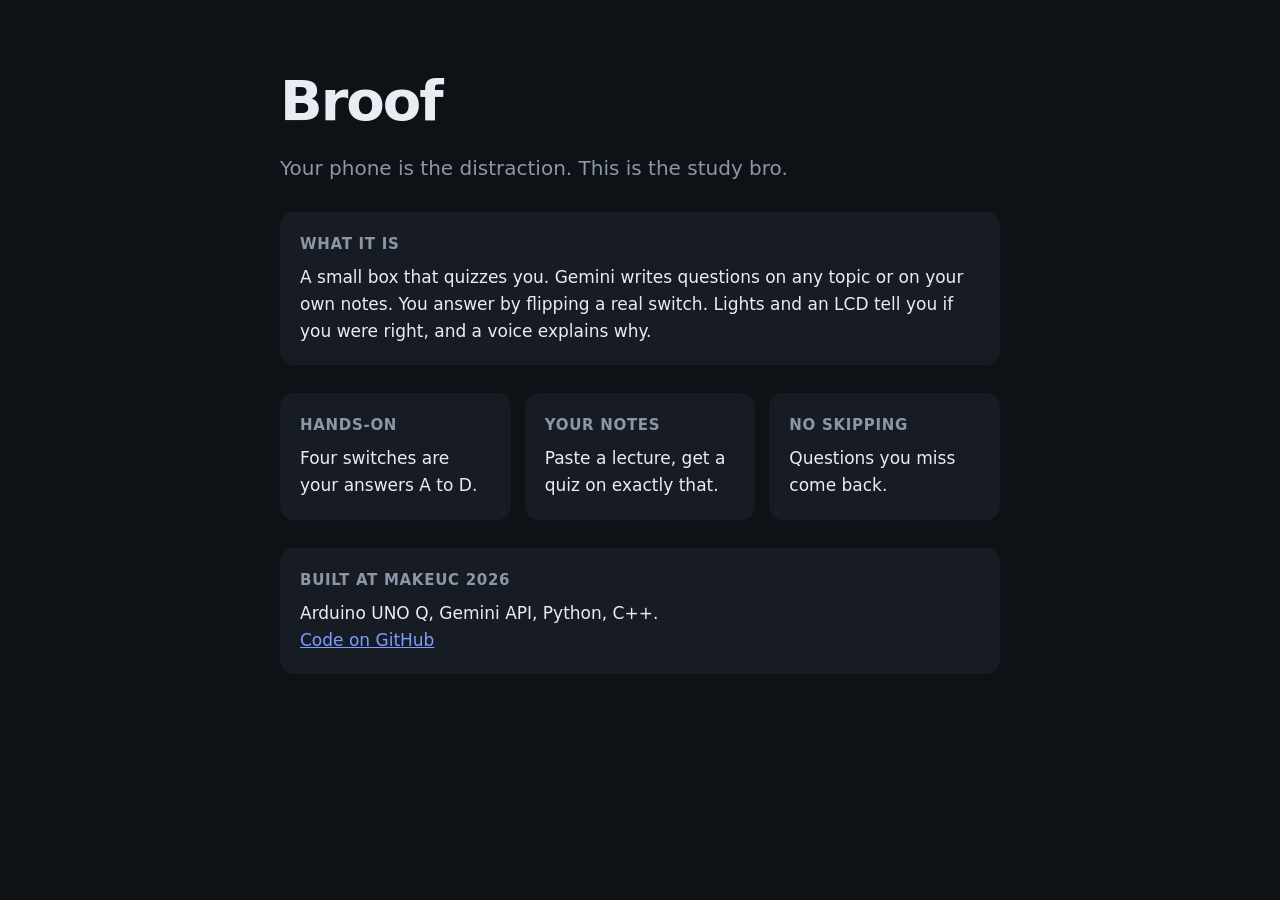
==== docs/index.html @ 59a4a6b3 "Add initial HTML structure for Broof project" ====
<!doctype html>
<html lang="en"><head><meta charset="utf-8"><meta name="viewport" content="width=device-width,initial-scale=1">
<title>Broof - your brain-rot-proof study bro</title>
<style>
:root{--bg:#0e1116;--card:#171c24;--text:#e8edf3;--muted:#8b97a7;--accent:#7c9cff}
*{box-sizing:border-box}body{margin:0;background:var(--bg);color:var(--text);font:17px/1.6 system-ui,Segoe UI,sans-serif}
main{max-width:760px;margin:0 auto;padding:56px 20px}
h1{font-size:56px;margin:0;letter-spacing:-2px}.tag{color:var(--muted);font-size:20px;margin:6px 0 28px}
.card{background:var(--card);border-radius:14px;padding:20px;margin:14px 0}
h2{font-size:15px;color:var(--muted);text-transform:uppercase;letter-spacing:.7px;margin:0 0 8px}
a{color:var(--accent)}.row{display:grid;grid-template-columns:repeat(auto-fit,minmax(200px,1fr));gap:14px}
</style></head><body><main>
<h1>Broof</h1>
<div class="tag">Your phone is the distraction. This is the study bro.</div>
<div class="card"><h2>What it is</h2>
A small box that quizzes you. Gemini writes questions on any topic or on your own notes. You answer by flipping a real switch.
Lights and an LCD tell you if you were right, and a voice explains why.</div>
<div class="row">
<div class="card"><h2>Hands-on</h2>Four switches are your answers A to D.</div>
<div class="card"><h2>Your notes</h2>Paste a lecture, get a quiz on exactly that.</div>
<div class="card"><h2>No skipping</h2>Questions you miss come back.</div>
</div>
<div class="card"><h2>Built at MakeUC 2026</h2>Arduino UNO Q, Gemini API, Python, C++.
<br><a href="https://github.com/AnNguyen07269/Broof">Code on GitHub</a></div>
</main></body></html>
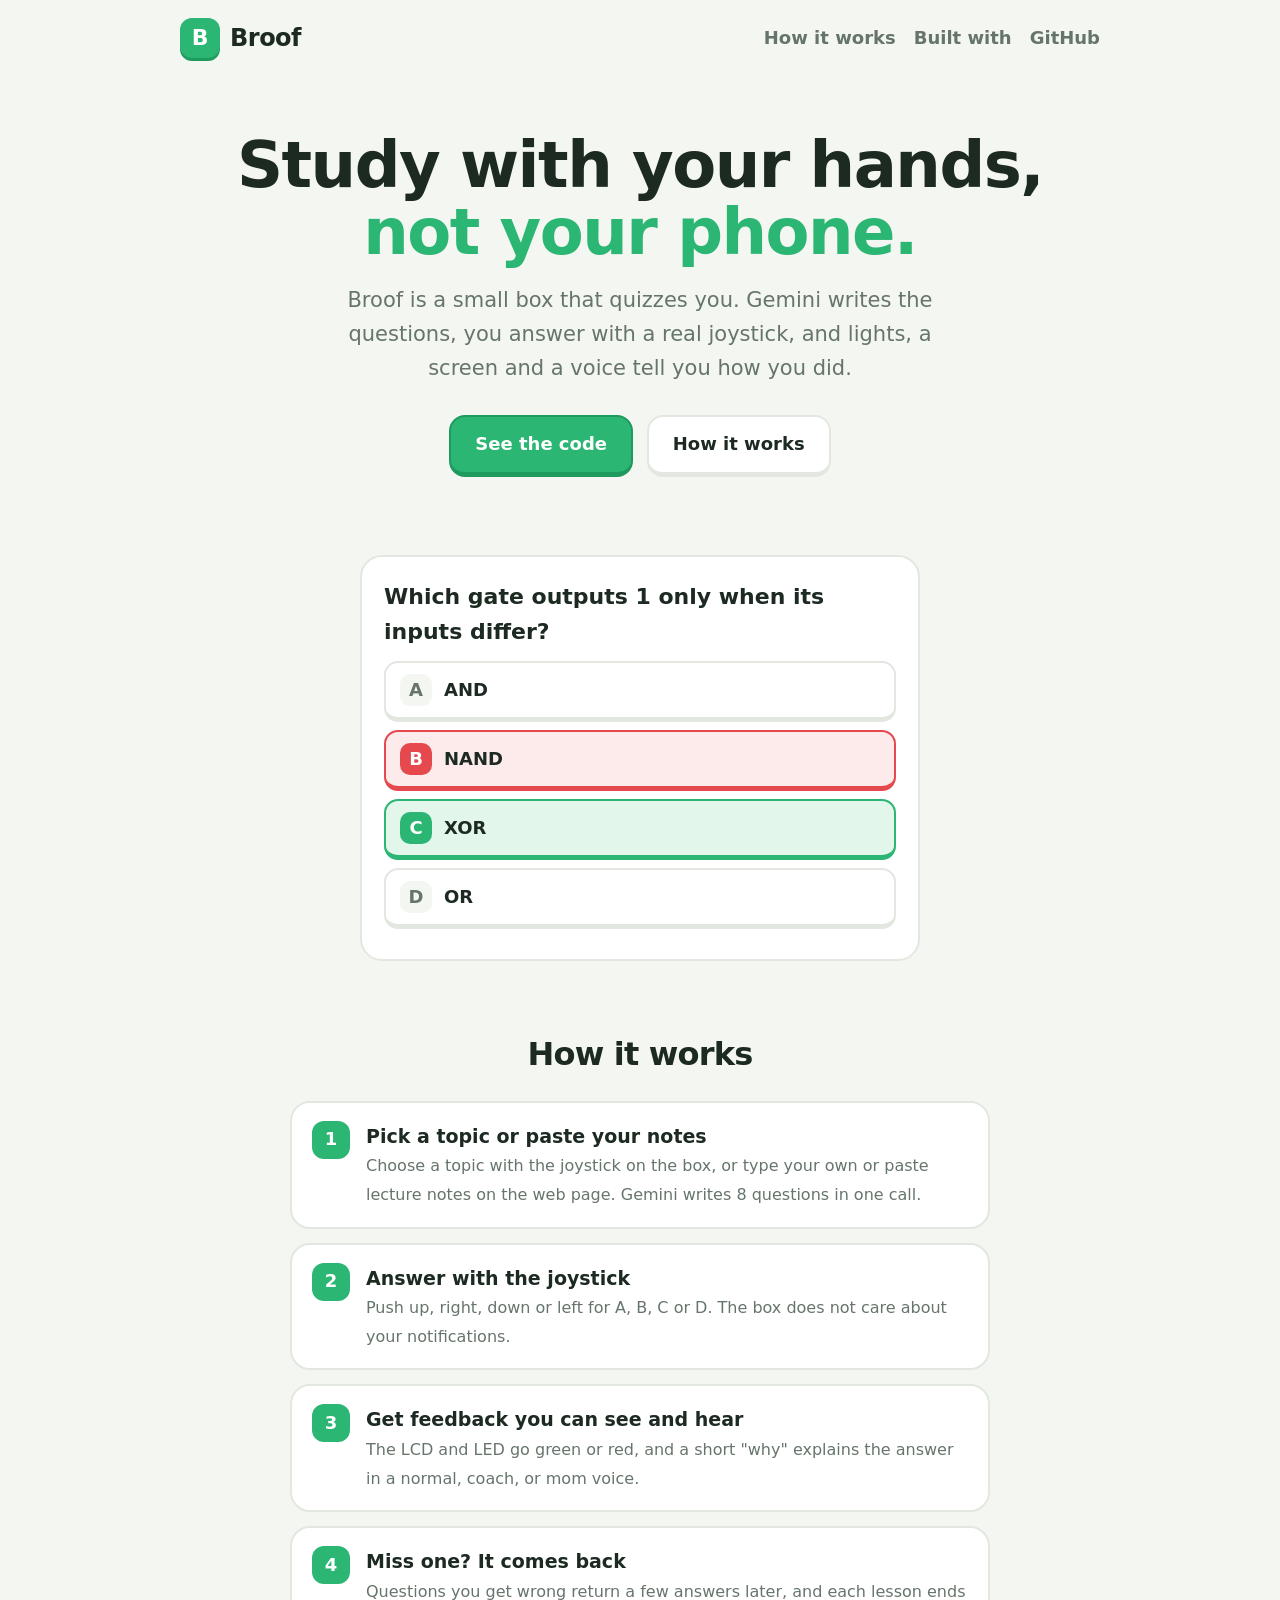
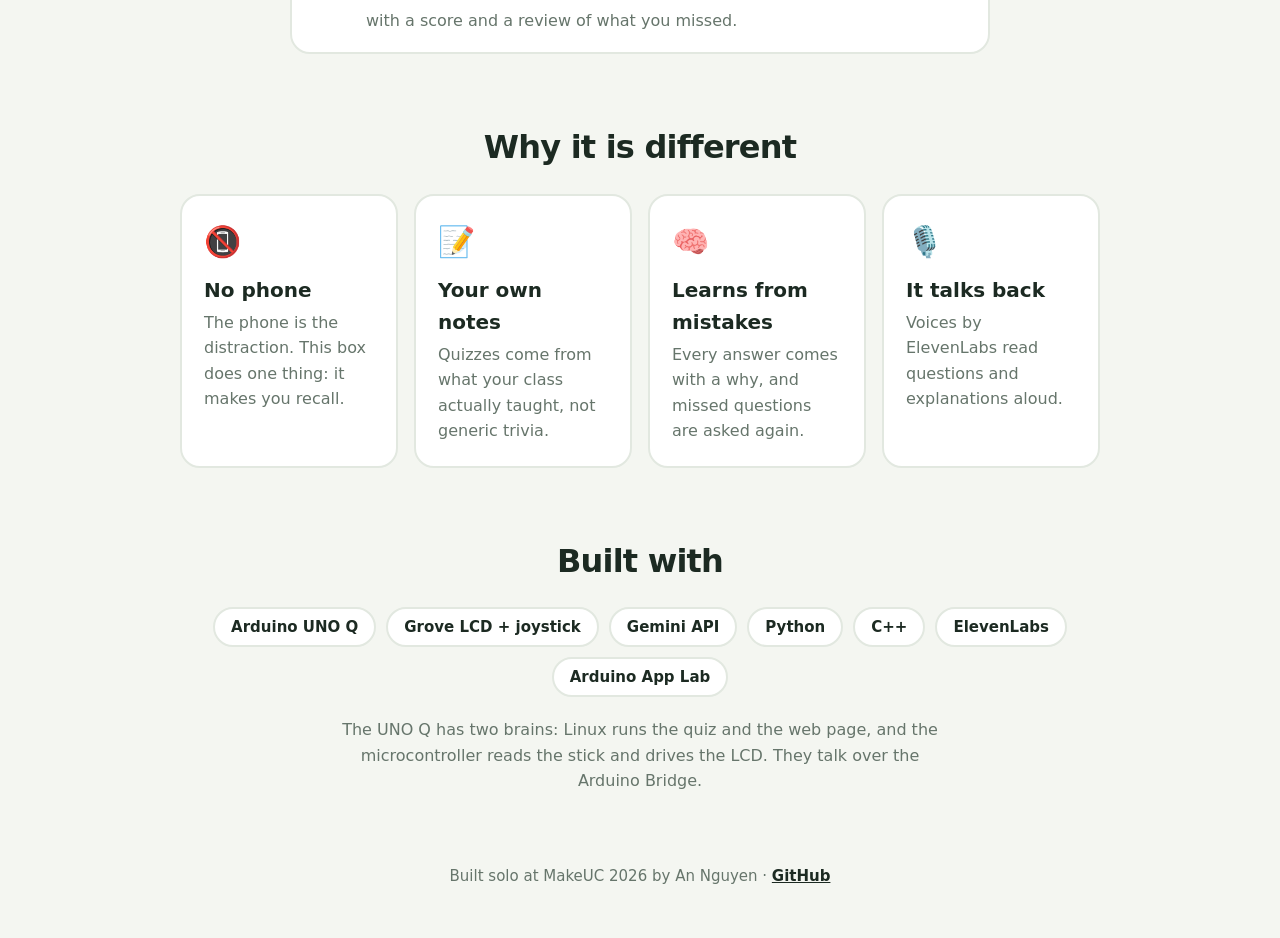
==== commit 08a4d587: "Update landing page for final build Co-Authored-By: Claude Sonnet 5.5 <noreply@anthropic.com> Claud" ====
--- a/docs/index.html
+++ b/docs/index.html
@@ -1,25 +1,106 @@
 <!doctype html>
-<html lang="en"><head><meta charset="utf-8"><meta name="viewport" content="width=device-width,initial-scale=1">
+<html lang="en">
+<head>
+<meta charset="utf-8">
+<meta name="viewport" content="width=device-width, initial-scale=1">
 <title>Broof - your brain-rot-proof study bro</title>
+<meta name="description" content="Broof is a hands-on study box. Gemini writes the quiz, you answer with a real joystick, and lights, an LCD and a voice tell you how you did.">
 <style>
-:root{--bg:#0e1116;--card:#171c24;--text:#e8edf3;--muted:#8b97a7;--accent:#7c9cff}
-*{box-sizing:border-box}body{margin:0;background:var(--bg);color:var(--text);font:17px/1.6 system-ui,Segoe UI,sans-serif}
-main{max-width:760px;margin:0 auto;padding:56px 20px}
-h1{font-size:56px;margin:0;letter-spacing:-2px}.tag{color:var(--muted);font-size:20px;margin:6px 0 28px}
-.card{background:var(--card);border-radius:14px;padding:20px;margin:14px 0}
-h2{font-size:15px;color:var(--muted);text-transform:uppercase;letter-spacing:.7px;margin:0 0 8px}
-a{color:var(--accent)}.row{display:grid;grid-template-columns:repeat(auto-fit,minmax(200px,1fr));gap:14px}
-</style></head><body><main>
-<h1>Broof</h1>
-<div class="tag">Your phone is the distraction. This is the study bro.</div>
-<div class="card"><h2>What it is</h2>
-A small box that quizzes you. Gemini writes questions on any topic or on your own notes. You answer by flipping a real switch.
-Lights and an LCD tell you if you were right, and a voice explains why.</div>
-<div class="row">
-<div class="card"><h2>Hands-on</h2>Four switches are your answers A to D.</div>
-<div class="card"><h2>Your notes</h2>Paste a lecture, get a quiz on exactly that.</div>
-<div class="card"><h2>No skipping</h2>Questions you miss come back.</div>
+  :root { --bg:#f4f6f1; --card:#fff; --ink:#1c2a22; --muted:#66756b; --line:#e2e8e0;
+          --green:#2bb673; --green-d:#1f9a5f; --green-bg:#e3f6ec; --blue:#3b6cf6; --red:#e5484d; }
+  * { box-sizing:border-box; }
+  html { scroll-behavior:smooth; }
+  body { margin:0; background:var(--bg); color:var(--ink); font:18px/1.6 "Nunito","Segoe UI",system-ui,-apple-system,sans-serif; -webkit-font-smoothing:antialiased; }
+  .wrap { max-width:960px; margin:0 auto; padding:0 20px; }
+  nav { display:flex; align-items:center; justify-content:space-between; padding:18px 0; }
+  .brand { display:flex; align-items:center; gap:10px; font-weight:900; font-size:24px; letter-spacing:-.5px; }
+  .logo { width:40px; height:40px; border-radius:12px; background:var(--green); color:#fff; display:grid; place-items:center; font-weight:900; font-size:22px; box-shadow:0 3px 0 var(--green-d); }
+  nav a.link { color:var(--muted); text-decoration:none; font-weight:800; margin-left:18px; }
+  nav a.link:hover { color:var(--ink); }
+  .hero { text-align:center; padding:56px 0 40px; }
+  .hero h1 { font-size:clamp(38px,7vw,64px); line-height:1.05; margin:0 0 18px; letter-spacing:-1.5px; font-weight:900; }
+  .hero h1 em { font-style:normal; color:var(--green); }
+  .hero p { max-width:620px; margin:0 auto 26px; color:var(--muted); font-size:21px; }
+  .btn { display:inline-block; text-decoration:none; font-weight:900; padding:13px 24px; border-radius:16px; border:2px solid var(--line); border-bottom-width:5px; background:#fff; color:var(--ink); margin:4px; }
+  .btn.primary { background:var(--green); border-color:var(--green-d); color:#fff; }
+  .btn:active { transform:translateY(2px); border-bottom-width:3px; }
+  section { padding:34px 0; }
+  h2 { font-size:32px; letter-spacing:-.8px; margin:0 0 20px; font-weight:900; text-align:center; }
+  .grid { display:grid; grid-template-columns:repeat(auto-fit,minmax(200px,1fr)); gap:16px; }
+  .card { background:var(--card); border:2px solid var(--line); border-radius:20px; padding:22px; }
+  .card .ico { font-size:30px; }
+  .card h3 { margin:8px 0 4px; font-size:20px; font-weight:900; }
+  .card p { margin:0; color:var(--muted); font-size:16px; }
+  .steps { counter-reset:s; display:grid; gap:14px; max-width:700px; margin:0 auto; }
+  .step { display:flex; gap:16px; align-items:flex-start; background:var(--card); border:2px solid var(--line); border-radius:20px; padding:18px 20px; }
+  .step::before { counter-increment:s; content:counter(s); flex:none; width:38px; height:38px; border-radius:12px; background:var(--green); color:#fff; font-weight:900; display:grid; place-items:center; }
+  .step b { display:block; font-size:19px; }
+  .step span { color:var(--muted); font-size:16px; }
+  .mock { max-width:560px; margin:0 auto; background:var(--card); border:2px solid var(--line); border-radius:22px; padding:22px; }
+  .mock .q { font-weight:900; font-size:22px; margin-bottom:12px; }
+  .opt { display:flex; align-items:center; gap:12px; padding:11px 14px; margin:8px 0; border:2px solid var(--line); border-bottom-width:5px; border-radius:14px; font-weight:800; }
+  .opt i { font-style:normal; width:32px; height:32px; border-radius:10px; background:var(--bg); display:grid; place-items:center; color:var(--muted); }
+  .opt.ok { border-color:var(--green); background:var(--green-bg); }
+  .opt.ok i { background:var(--green); color:#fff; }
+  .opt.no { border-color:var(--red); background:#fdeaea; }
+  .opt.no i { background:var(--red); color:#fff; }
+  .tech { display:flex; flex-wrap:wrap; gap:10px; justify-content:center; }
+  .tech span { background:#fff; border:2px solid var(--line); border-radius:99px; padding:6px 16px; font-weight:800; font-size:15px; }
+  footer { text-align:center; color:var(--muted); font-size:15px; padding:36px 0 50px; }
+  footer a { color:var(--ink); font-weight:800; }
+</style>
+</head>
+<body>
+<div class="wrap">
+  <nav>
+    <div class="brand"><div class="logo">B</div>Broof</div>
+    <div><a class="link" href="#how">How it works</a><a class="link" href="#built">Built with</a><a class="link" href="https://github.com/AnNguyen07269/Broof">GitHub</a></div>
+  </nav>
+
+  <div class="hero">
+    <h1>Study with your hands,<br><em>not your phone.</em></h1>
+    <p>Broof is a small box that quizzes you. Gemini writes the questions, you answer with a real joystick, and lights, a screen and a voice tell you how you did.</p>
+    <a class="btn primary" href="https://github.com/AnNguyen07269/Broof">See the code</a>
+    <a class="btn" href="#how">How it works</a>
+  </div>
+
+  <section>
+    <div class="mock">
+      <div class="q">Which gate outputs 1 only when its inputs differ?</div>
+      <div class="opt"><i>A</i>AND</div>
+      <div class="opt no"><i>B</i>NAND</div>
+      <div class="opt ok"><i>C</i>XOR</div>
+      <div class="opt"><i>D</i>OR</div>
+    </div>
+  </section>
+
+  <section id="how">
+    <h2>How it works</h2>
+    <div class="steps">
+      <div class="step"><div><b>Pick a topic or paste your notes</b><span>Choose a topic with the joystick on the box, or type your own or paste lecture notes on the web page. Gemini writes 8 questions in one call.</span></div></div>
+      <div class="step"><div><b>Answer with the joystick</b><span>Push up, right, down or left for A, B, C or D. The box does not care about your notifications.</span></div></div>
+      <div class="step"><div><b>Get feedback you can see and hear</b><span>The LCD and LED go green or red, and a short "why" explains the answer in a normal, coach, or mom voice.</span></div></div>
+      <div class="step"><div><b>Miss one? It comes back</b><span>Questions you get wrong return a few answers later, and each lesson ends with a score and a review of what you missed.</span></div></div>
+    </div>
+  </section>
+
+  <section>
+    <h2>Why it is different</h2>
+    <div class="grid">
+      <div class="card"><div class="ico">📵</div><h3>No phone</h3><p>The phone is the distraction. This box does one thing: it makes you recall.</p></div>
+      <div class="card"><div class="ico">📝</div><h3>Your own notes</h3><p>Quizzes come from what your class actually taught, not generic trivia.</p></div>
+      <div class="card"><div class="ico">🧠</div><h3>Learns from mistakes</h3><p>Every answer comes with a why, and missed questions are asked again.</p></div>
+      <div class="card"><div class="ico">🎙️</div><h3>It talks back</h3><p>Voices by ElevenLabs read questions and explanations aloud.</p></div>
+    </div>
+  </section>
+
+  <section id="built">
+    <h2>Built with</h2>
+    <div class="tech"><span>Arduino UNO Q</span><span>Grove LCD + joystick</span><span>Gemini API</span><span>Python</span><span>C++</span><span>ElevenLabs</span><span>Arduino App Lab</span></div>
+    <p style="text-align:center;color:var(--muted);max-width:620px;margin:20px auto 0;font-size:16px">The UNO Q has two brains: Linux runs the quiz and the web page, and the microcontroller reads the stick and drives the LCD. They talk over the Arduino Bridge.</p>
+  </section>
+
+  <footer>Built solo at MakeUC 2026 by An Nguyen &middot; <a href="https://github.com/AnNguyen07269/Broof">GitHub</a></footer>
 </div>
-<div class="card"><h2>Built at MakeUC 2026</h2>Arduino UNO Q, Gemini API, Python, C++.
-<br><a href="https://github.com/AnNguyen07269/Broof">Code on GitHub</a></div>
-</main></body></html>
+</body>
+</html>
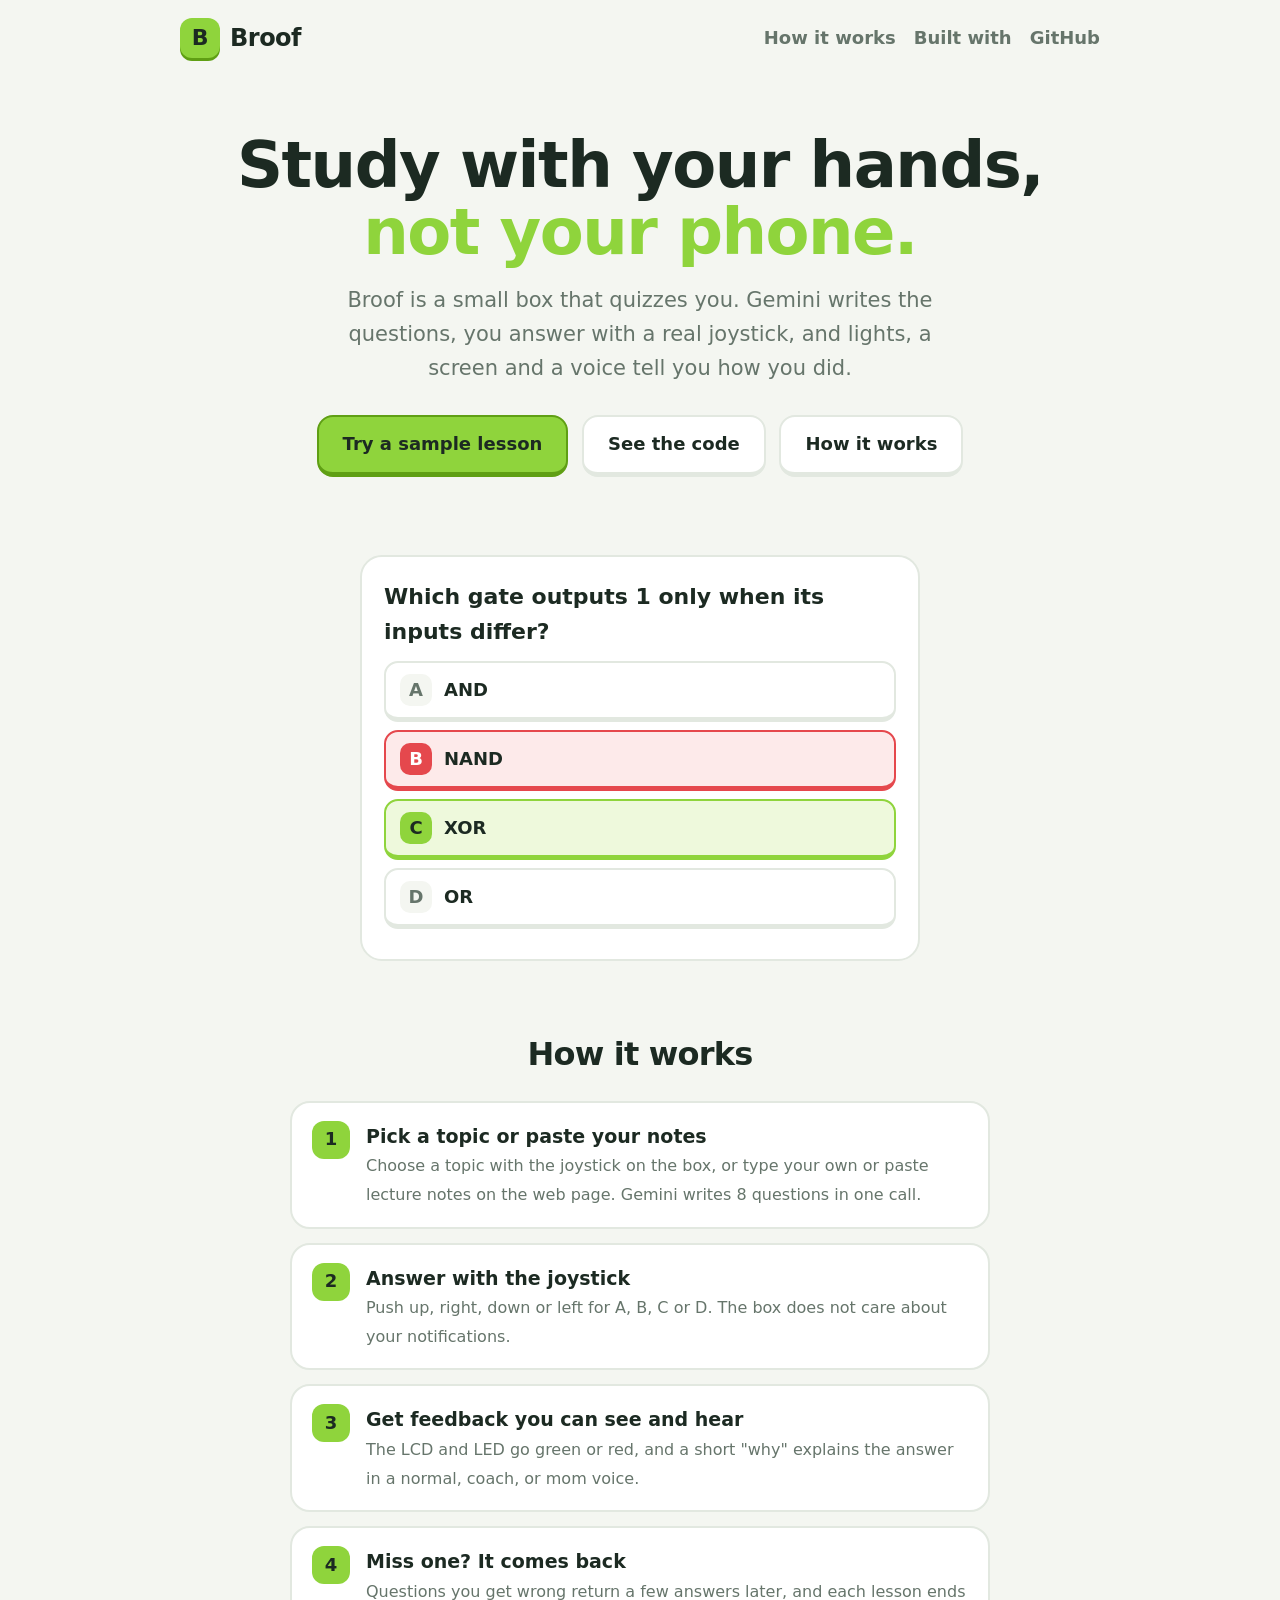
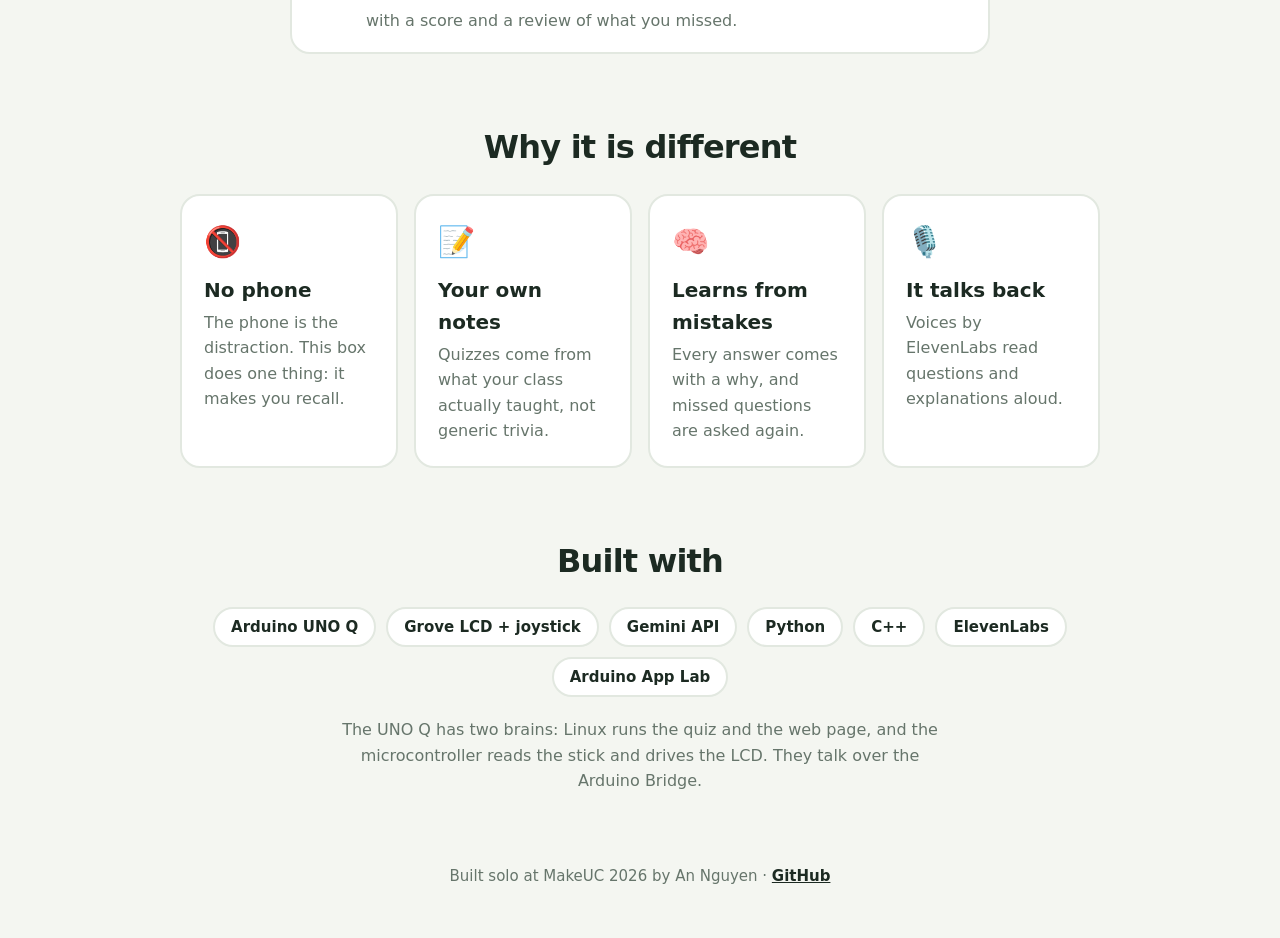
==== commit ac3ada2a: "Site: new lime green, link to sample lesson Co-Authored-By: Claude Sonnet 5.5 <noreply@anthropic.com" ====
--- a/docs/index.html
+++ b/docs/index.html
@@ -7,14 +7,14 @@
 <meta name="description" content="Broof is a hands-on study box. Gemini writes the quiz, you answer with a real joystick, and lights, an LCD and a voice tell you how you did.">
 <style>
   :root { --bg:#f4f6f1; --card:#fff; --ink:#1c2a22; --muted:#66756b; --line:#e2e8e0;
-          --green:#2bb673; --green-d:#1f9a5f; --green-bg:#e3f6ec; --blue:#3b6cf6; --red:#e5484d; }
+          --green:#8fd43c; --green-d:#5f9f14; --green-bg:#eef9dc; --blue:#3b6cf6; --red:#e5484d; }
   * { box-sizing:border-box; }
   html { scroll-behavior:smooth; }
   body { margin:0; background:var(--bg); color:var(--ink); font:18px/1.6 "Nunito","Segoe UI",system-ui,-apple-system,sans-serif; -webkit-font-smoothing:antialiased; }
   .wrap { max-width:960px; margin:0 auto; padding:0 20px; }
   nav { display:flex; align-items:center; justify-content:space-between; padding:18px 0; }
   .brand { display:flex; align-items:center; gap:10px; font-weight:900; font-size:24px; letter-spacing:-.5px; }
-  .logo { width:40px; height:40px; border-radius:12px; background:var(--green); color:#fff; display:grid; place-items:center; font-weight:900; font-size:22px; box-shadow:0 3px 0 var(--green-d); }
+  .logo { width:40px; height:40px; border-radius:12px; background:var(--green); color:var(--ink); display:grid; place-items:center; font-weight:900; font-size:22px; box-shadow:0 3px 0 var(--green-d); }
   nav a.link { color:var(--muted); text-decoration:none; font-weight:800; margin-left:18px; }
   nav a.link:hover { color:var(--ink); }
   .hero { text-align:center; padding:56px 0 40px; }
@@ -22,7 +22,7 @@
   .hero h1 em { font-style:normal; color:var(--green); }
   .hero p { max-width:620px; margin:0 auto 26px; color:var(--muted); font-size:21px; }
   .btn { display:inline-block; text-decoration:none; font-weight:900; padding:13px 24px; border-radius:16px; border:2px solid var(--line); border-bottom-width:5px; background:#fff; color:var(--ink); margin:4px; }
-  .btn.primary { background:var(--green); border-color:var(--green-d); color:#fff; }
+  .btn.primary { background:var(--green); border-color:var(--green-d); color:var(--ink); }
   .btn:active { transform:translateY(2px); border-bottom-width:3px; }
   section { padding:34px 0; }
   h2 { font-size:32px; letter-spacing:-.8px; margin:0 0 20px; font-weight:900; text-align:center; }
@@ -33,7 +33,7 @@
   .card p { margin:0; color:var(--muted); font-size:16px; }
   .steps { counter-reset:s; display:grid; gap:14px; max-width:700px; margin:0 auto; }
   .step { display:flex; gap:16px; align-items:flex-start; background:var(--card); border:2px solid var(--line); border-radius:20px; padding:18px 20px; }
-  .step::before { counter-increment:s; content:counter(s); flex:none; width:38px; height:38px; border-radius:12px; background:var(--green); color:#fff; font-weight:900; display:grid; place-items:center; }
+  .step::before { counter-increment:s; content:counter(s); flex:none; width:38px; height:38px; border-radius:12px; background:var(--green); color:var(--ink); font-weight:900; display:grid; place-items:center; }
   .step b { display:block; font-size:19px; }
   .step span { color:var(--muted); font-size:16px; }
   .mock { max-width:560px; margin:0 auto; background:var(--card); border:2px solid var(--line); border-radius:22px; padding:22px; }
@@ -41,7 +41,7 @@
   .opt { display:flex; align-items:center; gap:12px; padding:11px 14px; margin:8px 0; border:2px solid var(--line); border-bottom-width:5px; border-radius:14px; font-weight:800; }
   .opt i { font-style:normal; width:32px; height:32px; border-radius:10px; background:var(--bg); display:grid; place-items:center; color:var(--muted); }
   .opt.ok { border-color:var(--green); background:var(--green-bg); }
-  .opt.ok i { background:var(--green); color:#fff; }
+  .opt.ok i { background:var(--green); color:var(--ink); }
   .opt.no { border-color:var(--red); background:#fdeaea; }
   .opt.no i { background:var(--red); color:#fff; }
   .tech { display:flex; flex-wrap:wrap; gap:10px; justify-content:center; }
@@ -60,7 +60,8 @@
   <div class="hero">
     <h1>Study with your hands,<br><em>not your phone.</em></h1>
     <p>Broof is a small box that quizzes you. Gemini writes the questions, you answer with a real joystick, and lights, a screen and a voice tell you how you did.</p>
-    <a class="btn primary" href="https://github.com/AnNguyen07269/Broof">See the code</a>
+    <a class="btn primary" href="try.html">Try a sample lesson</a>
+    <a class="btn" href="https://github.com/AnNguyen07269/Broof">See the code</a>
     <a class="btn" href="#how">How it works</a>
   </div>
 
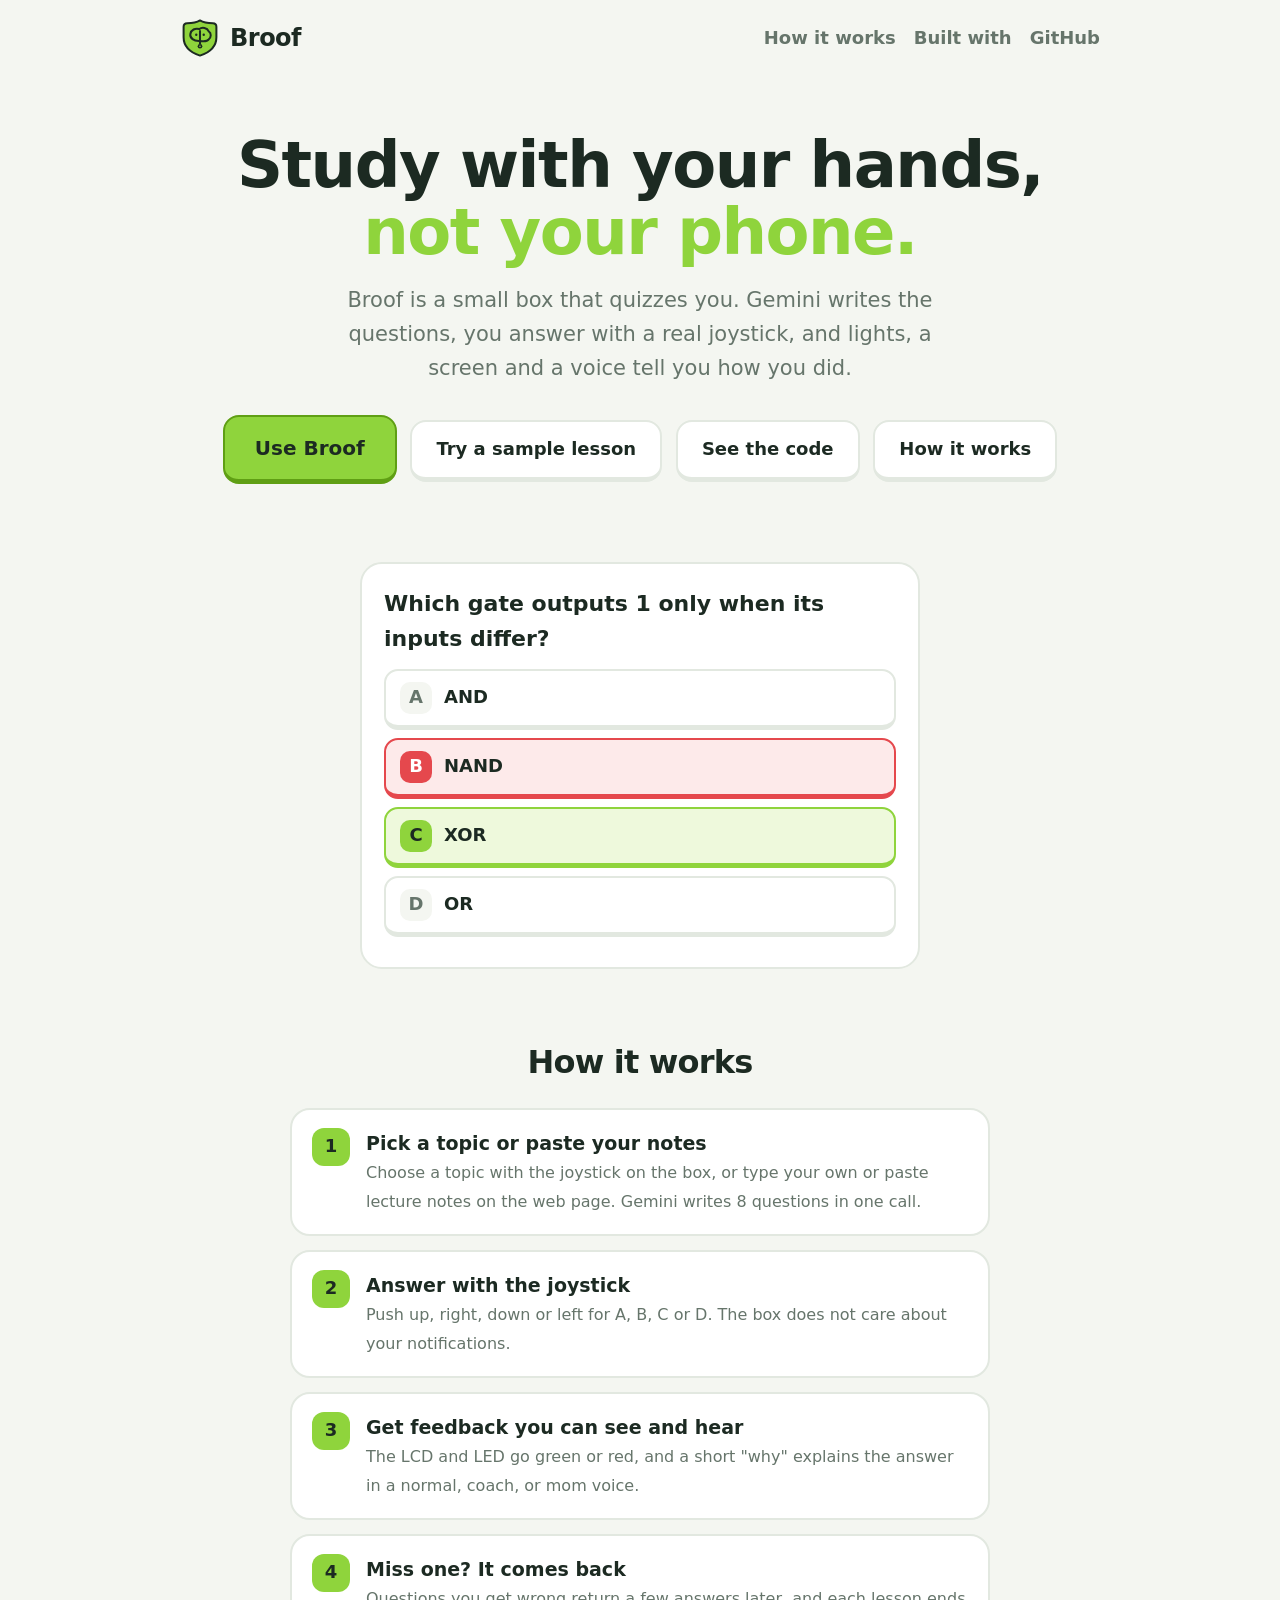
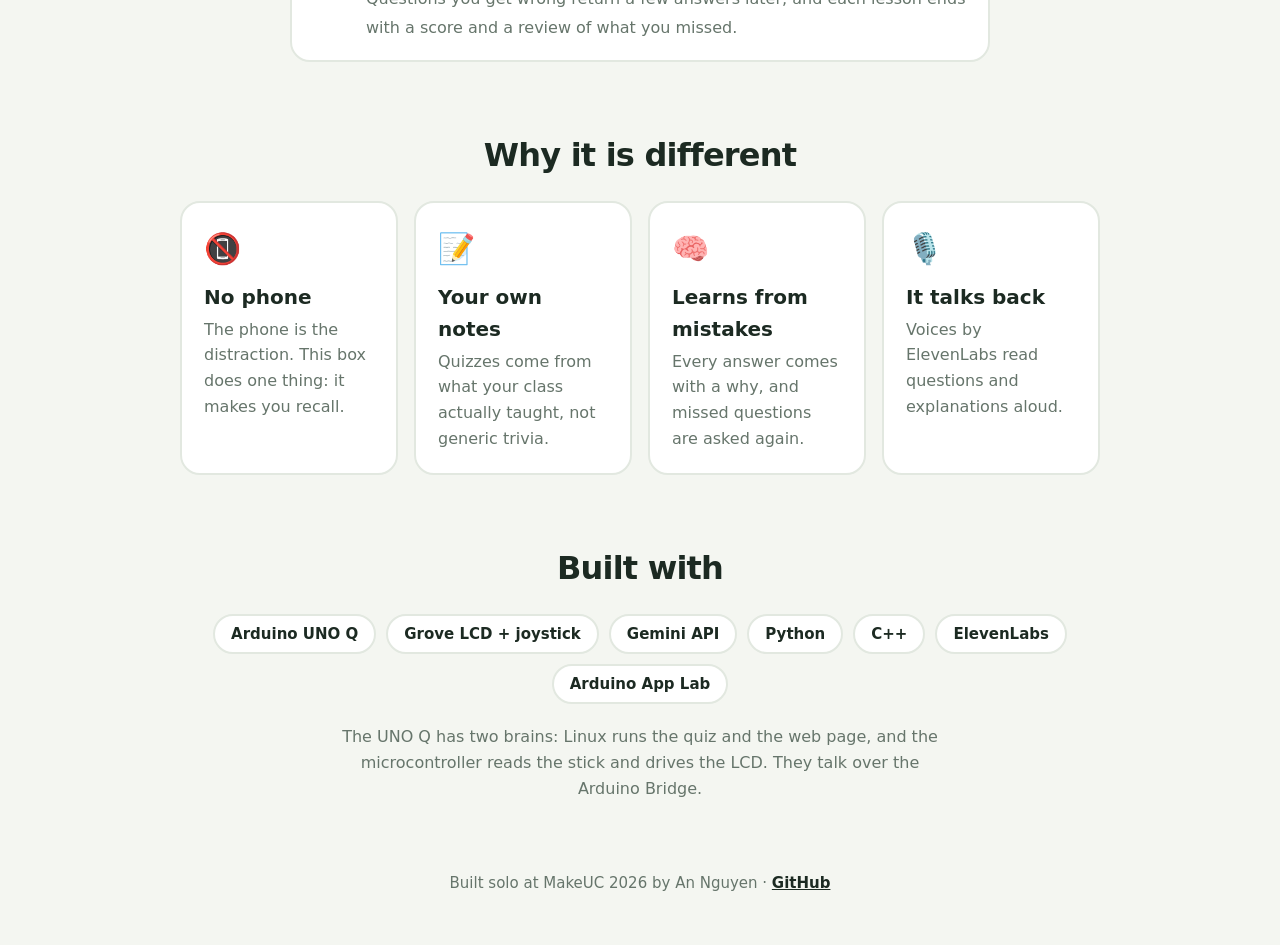
==== commit 0da04918: "Home: shield logo and Use Broof button Co-Authored-By: Claude Sonnet 5.5 <noreply@anthropic.com> Cl" ====
--- a/docs/index.html
+++ b/docs/index.html
@@ -4,6 +4,7 @@
 <meta charset="utf-8">
 <meta name="viewport" content="width=device-width, initial-scale=1">
 <title>Broof - your brain-rot-proof study bro</title>
+<link rel="icon" href="logo.svg" type="image/svg+xml">
 <meta name="description" content="Broof is a hands-on study box. Gemini writes the quiz, you answer with a real joystick, and lights, an LCD and a voice tell you how you did.">
 <style>
   :root { --bg:#f4f6f1; --card:#fff; --ink:#1c2a22; --muted:#66756b; --line:#e2e8e0;
@@ -53,14 +54,15 @@
 <body>
 <div class="wrap">
   <nav>
-    <div class="brand"><div class="logo">B</div>Broof</div>
+    <div class="brand"><img src="logo.svg" alt="" style="width:40px;height:40px">Broof</div>
     <div><a class="link" href="#how">How it works</a><a class="link" href="#built">Built with</a><a class="link" href="https://github.com/AnNguyen07269/Broof">GitHub</a></div>
   </nav>
 
   <div class="hero">
     <h1>Study with your hands,<br><em>not your phone.</em></h1>
     <p>Broof is a small box that quizzes you. Gemini writes the questions, you answer with a real joystick, and lights, a screen and a voice tell you how you did.</p>
-    <a class="btn primary" href="try.html">Try a sample lesson</a>
+    <a class="btn primary" href="use.html" style="font-size:20px;padding:15px 30px">Use Broof</a>
+    <a class="btn" href="try.html">Try a sample lesson</a>
     <a class="btn" href="https://github.com/AnNguyen07269/Broof">See the code</a>
     <a class="btn" href="#how">How it works</a>
   </div>
